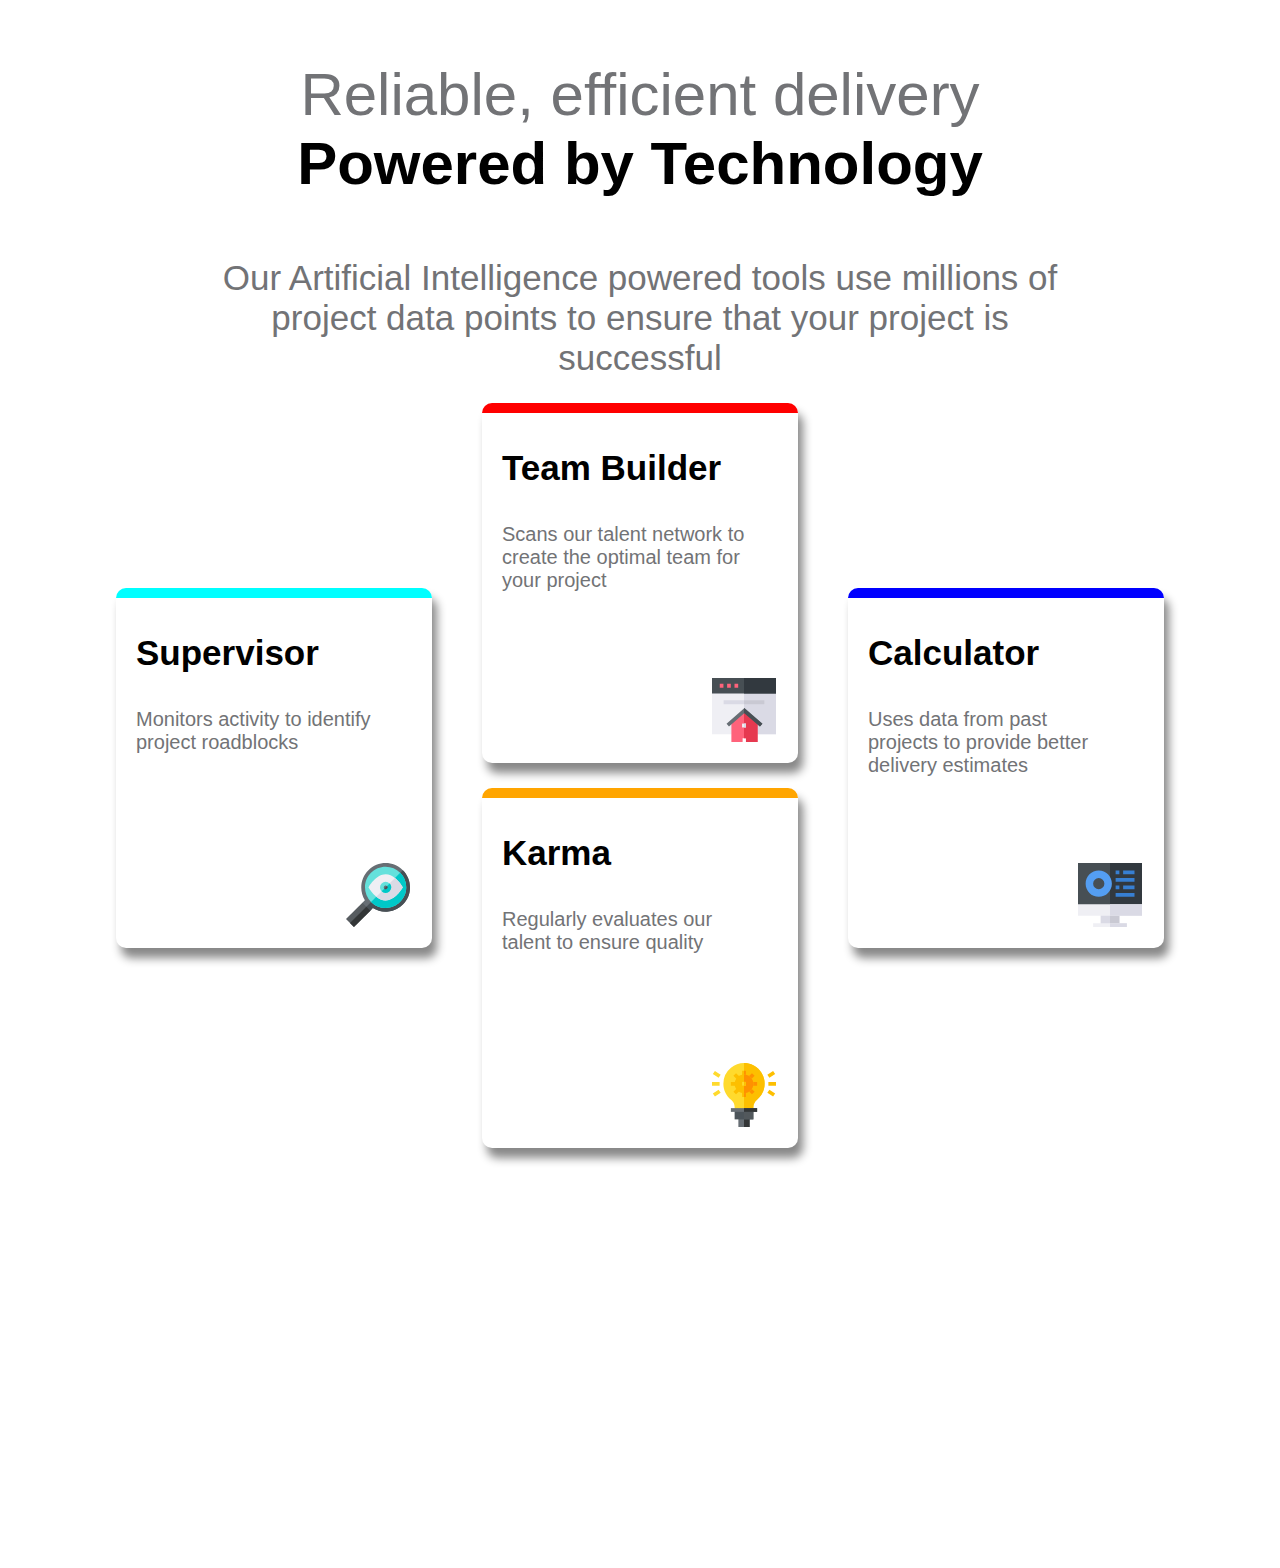
==== index.html @ 16acf4a4 "Rename fem1.html to index.html" ====
<!DOCTYPE html>
<html lang="en">
<head>
    <meta charset="UTF-8">
    <meta name="viewport" content="width=device-width, initial-scale=1.0">
    <link rel="stylesheet" type="text/css" href="fem1.css">
    <title>Document</title>
</head>
<body>
    <div class="container">
        <div class="head1">
            <p class="one">Reliable, efficient delivery</p>
            <p class="two">Powered by Technology</p>
            <p class="three">Our Artificial Intelligence powered tools use millions of project data points to ensure that
                your project is successful</p>
        </div>
        <!-- the second part -->
        <div class="head2">
            <!-- the first -->
            <div class="p1">
                <div class="pin">
                    <p class="four">Supervisor</p>
                    <p class="five">Monitors activity to identify project roadblocks</p>
                    <img src="supervisor.svg">
                </div>
            </div>
            <!-- the second  -->
            <div class="pp2">
                <div class="p2">
                    <div class="pin">
                        <p class="four">Team Builder</p>
                        <p class="five">Scans our talent network to create the optimal team for your project</p>
                        <img src="team-builder.svg">
                    </div>
                </div>
                <div class="p3">
                    <div class="pin">
                        <p class="four">Karma</p>
                        <p class="five">Regularly evaluates our talent to ensure quality</p>
                        <img src="karma.svg">
                    </div>
                </div>
            </div>
            <!-- the third -->
            <div class="p4">
                <div class="pin">
                    <p class="four">Calculator</p>
                    <p class="five">Uses data from past projects to provide better delivery estimates</p>
                    <img src="calculator.svg">
                </div>
            </div>
        </div>
    </div>
    </body>
</body>
</html>
---- fem1.css ----
body {
            font-family: 'Poppins', sans-serif;
            height: 1500px; 
        }
        .one, .two, .three {
            text-align: center;
        }
        .one {
            font-size: 60px; 
            color: #727376;
        }
        .two {
            font-size: 60px;
            font-weight: 600;
            margin-top: -60px;
        }
        .three {
            font-size: 35px;
            width: 70%;
            margin: auto;
            color: #727376;
        }
        .p1 {
            height: 350px;
            width: 25%;
            border-top-style: solid;
            border-top-width: 10px;
            border-top-color: cyan;
            border-radius: 10px;
            box-shadow: 5px 10px 10px #888888;
            margin-top: 25px;
            margin-bottom: 25px;
            margin-left: 25px;
            margin-right: 25px;
            position: relative;
            top: 185px; 
        }
        .p2 {
            height: 350px;
            width: 100%;
            border-top-style: solid;
            border-top-width: 10px;
            border-top-color: red;
            border-radius: 10px;
            box-shadow: 5px 10px 10px #888888;
            margin-top: 25px;
            margin-bottom: 25px;
        }
        .p3 {
            height: 350px;
            width: 100%;
            border-top-style: solid;
            border-top-width: 10px;
            border-top-color: orange;
            border-radius: 10px;
            box-shadow: 5px 10px 10px #888888;
            margin-top: 25px;
            margin-bottom: 25px;
        }
        .p4 {
            height: 350px;
            width: 25%;
            border-top-style: solid;
            border-top-width: 10px;
            border-top-color: blue;
            border-radius: 10px;
            box-shadow: 5px 10px 10px #888888;
            margin-top: 25px;
            margin-bottom: 25px;
            margin-left: 25px;
            margin-right: 25px;
            position: relative;
            top: 185px;
        }
        .four {
            font-size: 35px;
            font-weight: 600;
        }
        .five {
            font-size: 20px;
            color: #727376;
        }
        .pin {
            width: 80%;
            margin-left: 20px;
            margin-top: 20px;
            position: relative;
        }
        .head2 {
            display: flex;
            justify-content: center;
            position: relative; 
        }
        .pp2 {
            width: 25%;
            margin-left: 25px;
            margin-right: 25px;
        }
        img {
            position: absolute;
            top: 230px;
            left: 210px;
        }
        @media only screen and (max-width: 1024px) {
            .one, .two, .three {
                text-align: center;
            }
            .one {
                font-size: 60px;    
            }
            .two {
                font-size: 60px;
                font-weight: 600;
                margin-top: -65px;
            }
            .three {
                font-size: 35px;
                width: 70%;
                margin: auto;
            }
            .p1 {
                height: 400px;
                width: 25%;
                border-top-style: solid;
                border-top-width: 10px;
                border-top-color: cyan;
                border-radius: 10px;
                box-shadow: 5px 10px 10px #888888;
                margin-top: 25px;
                margin-bottom: 25px;
                margin-left: 25px;
                margin-right: 25px;
                position: relative;
                top: 220px;  
            }
            .p2 {
                height: 400px;
                width: 100%;
                border-top-style: solid;
                border-top-width: 10px;
                border-top-color: red;
                border-radius: 10px;
                box-shadow: 5px 10px 10px #888888;
                margin-top: 25px;
                margin-bottom: 25px;
            }
            .p3 {
                height: 400px;
                width: 100%;
                border-top-style: solid;
                border-top-width: 10px;
                border-top-color: orange;
                border-radius: 10px;
                box-shadow: 5px 10px 10px #888888;
                margin-top: 25px;
                margin-bottom: 25px;
            }
            .p4 {
                height: 400px;
                width: 25%;
                border-top-style: solid;
                border-top-width: 10px;
                border-top-color: blue;
                border-radius: 10px;
                box-shadow: 5px 10px 10px #888888;
                margin-top: 25px;
                margin-bottom: 25px;
                margin-left: 25px;
                margin-right: 25px;
                position: relative;
                top: 220px;
            }
            .four {
                font-size: 32px;
                font-weight: 600;
            }
            .five {
                font-size: 18px;
            }
            .pin {
                width: 80%;
                margin-left: 20px;
                margin-top: 20px;
                position: relative;
            }
            .head2 {
                display: flex;
                justify-content: center;
                position: relative;  
            }
            .pp2 {
                width: 25%;
                margin-left: 25px;
                margin-right: 25px;
            }
            img {
                position: absolute;
                top: 280px;
                left: 130px;
            }   
        }
        @media only screen and (max-width: 768px) {
            .one, .two, .three {
                text-align: center;
            }
            .one {
                font-size: 50px; 
            }
            .two {
                font-size: 50px;
                font-weight: 600;
                margin-top: -55px;
            }
            .three {
                font-size: 25px;
                width: 70%;
                margin: auto;
            }
            .p1 {
                height: 400px;
                width: 25%;
                border-top-style: solid;
                border-top-width: 10px;
                border-top-color: cyan;
                border-radius: 10px;
                box-shadow: 5px 10px 10px #888888;
                margin-top: 25px;
                margin-bottom: 25px;
                margin-left: 25px;
                margin-right: 25px; 
            }
            .p2 {
                height: 400px;
                width: 100%;
                border-top-style: solid;
                border-top-width: 10px;
                border-top-color: red;
                border-radius: 10px;
                box-shadow: 5px 10px 10px #888888;
                margin-top: 25px;
                margin-bottom: 25px;
            }
            .p3 {
                height: 400px;
                width: 100%;
                border-top-style: solid;
                border-top-width: 10px;
                border-top-color: orange;
                border-radius: 10px;
                box-shadow: 5px 10px 10px #888888;
                margin-top: 25px;
                margin-bottom: 25px;
            }
            .p4 {
                height: 400px;
                width: 25%;
                border-top-style: solid;
                border-top-width: 10px;
                border-top-color: blue;
                border-radius: 10px;
                box-shadow: 5px 10px 10px #888888;
                margin-top: 25px;
                margin-bottom: 25px;
                margin-left: 25px;
                margin-right: 25px;
            }
            .four {
                font-size: 25px;
                font-weight: 600;
            }
            .five {
                font-size: 15px;
            }
            .pin {
                width: 80%;
                margin-left: 20px;
                margin-top: 20px;
                position: relative;
            }
            .head2 {
                display: flex;
                justify-content: center; 
            }
            .pp2 {
                width: 25%;
                margin-left: 25px;
                margin-right: 25px;
            }
            img {
                position: absolute;
                top: 280px;
                left: 80px;
            }   
        }
        @media only screen and (max-width: 600px) {
            .one {
                font-size: 40px;
            }
            .two {
                font-size: 40px;
                margin-top: -40px;
            }
            .three {
                font-size: 25px;
            }
            .head2 {
                display: block;
            }
            .p1 {
                width: 90%;
                margin: 25px auto;
                height: 520px;
                position: static;
            }
            .p2 {
                height: 520px;
            }
            .p3 {
                height: 520px;
            }
            .pp2 {
                width: 90%;
                margin: 25px auto;
            }
            .p4 {
                width: 90%;
                margin: 25px auto;
                height: 520px;
                position: static;
            }
            .pin {
                position: relative;
            }
            .four {
                font-size: 40px;
            }
            .five {
                font-size: 35px;
            }
            img {
                position: absolute;
                top: 370px;
                left: 350px;
            }
        }
        @media only screen and (max-width: 500px) {
            .one {
                font-size: 35px;
            }
            .two {
                font-size: 35px;
                margin-top: -35px;
            }
            .three {
                font-size: 20px;
            }
            .head2 {
                display: block;
            }
            .p1 {
                width: 90%;
                margin: 25px auto;
                height: 500px;
                position: static;
            }
            .p2 {
                height: 500px;
            }
            .p3 {
                height: 500px;
            }
            .pp2 {
                width: 90%;
                margin: 25px auto;
            }
            .p4 {
                width: 90%;
                margin: 25px auto;
                height: 500px; 
            }
            .pin {
                position: relative;
            }
            .four {
                font-size: 40px;
            }
            .five {
                font-size: 30px;
            }
            img {
                position: absolute;
                top: 350px;
                left: 290px;
            }
        }
        @media only screen and (max-width: 425px) {
            .one {
                font-size: 30px;
            }
            .two {
                font-size: 30px;
                margin-top: -30px;
            }
            .three {
                font-size: 16px;
            }
            .head2 {
                display: block;
            }
            .p1 {
                width: 90%;
                margin: 25px auto;
                height: 450px;
                position: static;
            }
            .p2 {
                height: 450px;
            }
            .p3 {
                height: 450px;
            }
            .pp2 {
                width: 90%;
                margin: 25px auto;
            }
            .p4 {
                width: 90%;
                margin: 25px auto;
                height: 450px;
            }
            .pin {
                position: relative;
            }
            .four {
                font-size: 35px;
            }
            .five {
                font-size: 30px;
            }
            img {
                position: absolute;
                top: 320px;
                left: 240px;
            }
        }
        @media only screen and (max-width: 375px) {
            .one {
                font-size: 25px;
            }
            .two {
                font-size: 25px;
                margin-top: -22px;
            }
            .three {
                font-size: 16px;
            }
            .head2 {
                display: block;
            }
            .p1 {
                width: 90%;
                margin: 25px auto;
                height: 400px;
            }
            .p2 {
                height: 400px;
            }
            .p3 {
                height: 400px;
            }
            .pp2 {
                width: 90%;
                margin: 25px auto;
            }
            .p4 {
                width: 90%;
                margin: 25px auto;
                height: 400px;
            }
            .pin {
                position: relative;
            }
            .four {
                font-size: 30px;
            }
            .five {
                font-size: 25px;
            }
            img {
                position: absolute;
                top: 280px;
                left: 200px;
            }
        }
        @media only screen and (max-width: 320px) {
            .one {
                font-size: 16px;
            }
            .two {
                font-size: 16px;
                margin-top: -15px;
            }
            .three {
                font-size: 12px;
            }
            .head2 {
                display: block;
            }
            .p1 {
                width: 90%;
                margin: 25px auto;
                height: 300px;
            }
            .p2 {
                height: 300px;
            }
            .p3 {
                height: 300px;
            }
            .pp2 {
                width: 90%;
                margin: 25px auto;
            }            
            .p4 {
                width: 90%;
                margin: 25px auto;
                height: 300px;
            }
            .pin {
                position: relative;
            }
            .four {
                font-size: 25px;
            }
            .five {
                font-size: 18px;
            }
            img {
                width: 50px;
                position: absolute;
                top: 200px;
                left: 160px;
            }
            .container {
                width: 320px;
            }
        }
        /* LIKE IS APPLICABLE WITH ALL CSS PROPERTIES, THE PRORPERTY UNDER TAKES PRECEDENCE OVER/OVERIDE THE PROPERTY ON TOP OF IT. */
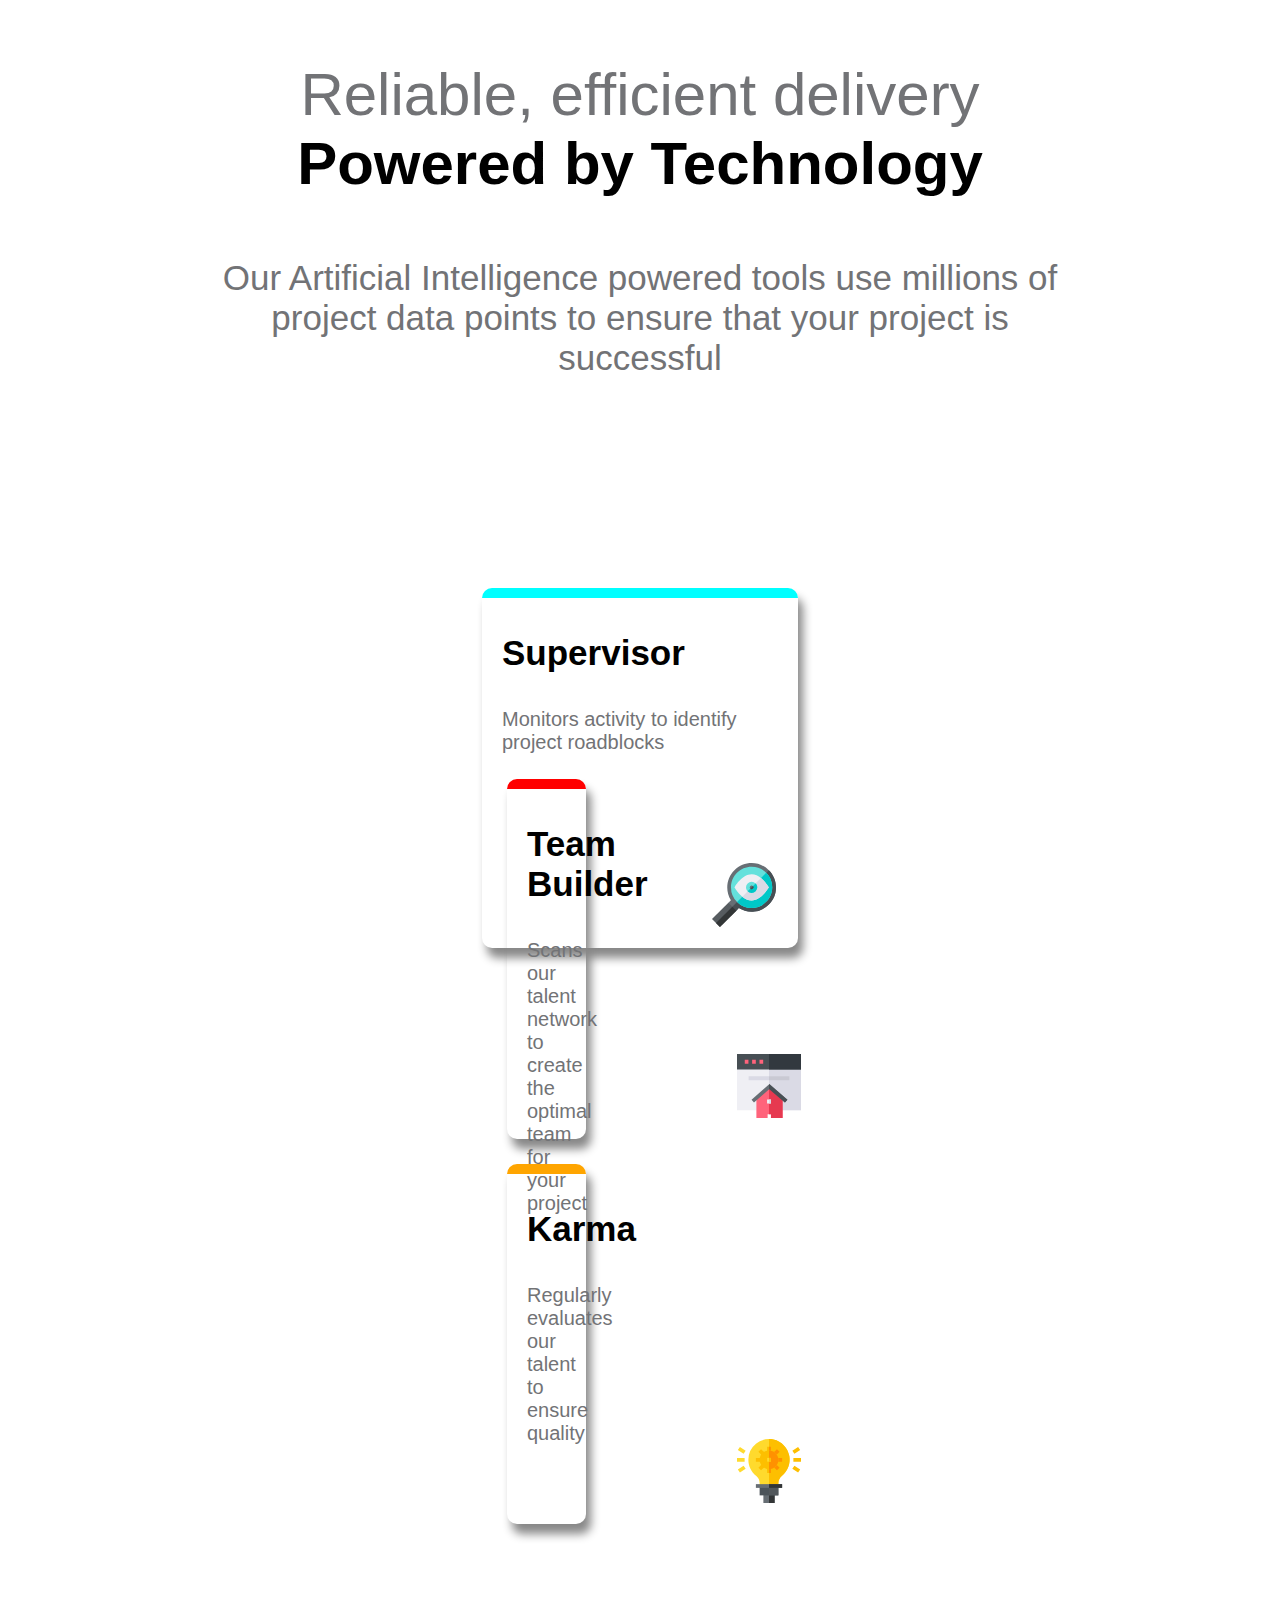
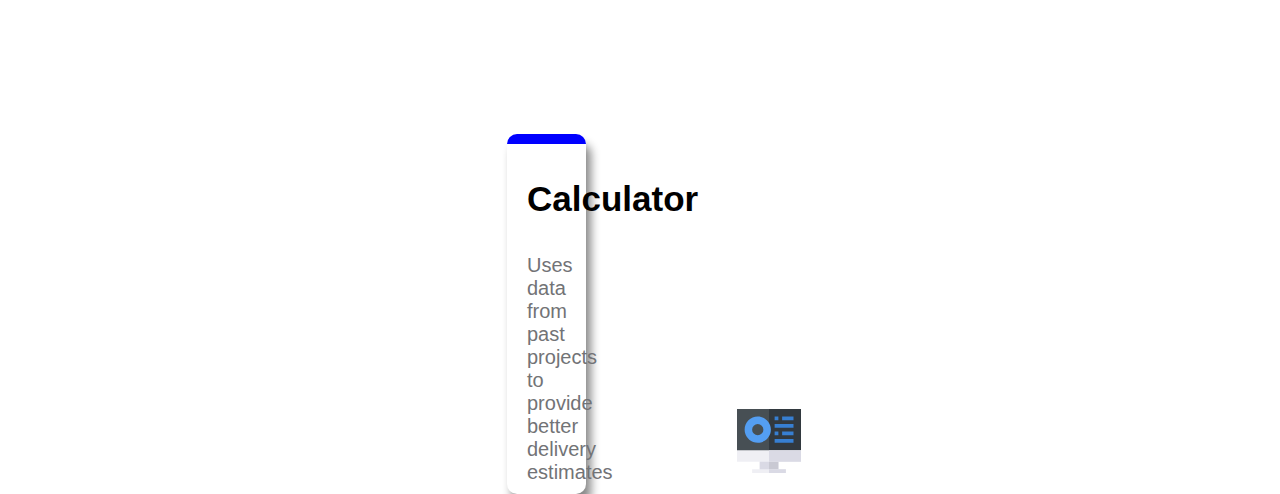
==== commit 4b0196e8: "Merge branch 'master' of https://github.com/nip-code/fem1 into master" ====
--- a/index.html
+++ b/index.html
@@ -21,7 +21,7 @@
                 <div class="pin">
                     <p class="four">Supervisor</p>
                     <p class="five">Monitors activity to identify project roadblocks</p>
-                    <img src="supervisor.svg">
+                    <img src="supervisor.svg" alt="supervisor"
                 </div>
             </div>
             <!-- the second  -->
@@ -30,14 +30,14 @@
                     <div class="pin">
                         <p class="four">Team Builder</p>
                         <p class="five">Scans our talent network to create the optimal team for your project</p>
-                        <img src="team-builder.svg">
+                        <img src="team-builder.svg" alt="team-builder">
                     </div>
                 </div>
                 <div class="p3">
                     <div class="pin">
                         <p class="four">Karma</p>
                         <p class="five">Regularly evaluates our talent to ensure quality</p>
-                        <img src="karma.svg">
+                        <img src="karma.svg" alt="karma">
                     </div>
                 </div>
             </div>
@@ -46,7 +46,7 @@
                 <div class="pin">
                     <p class="four">Calculator</p>
                     <p class="five">Uses data from past projects to provide better delivery estimates</p>
-                    <img src="calculator.svg">
+                    <img src="calculator.svg" alt="calculator">
                 </div>
             </div>
         </div>
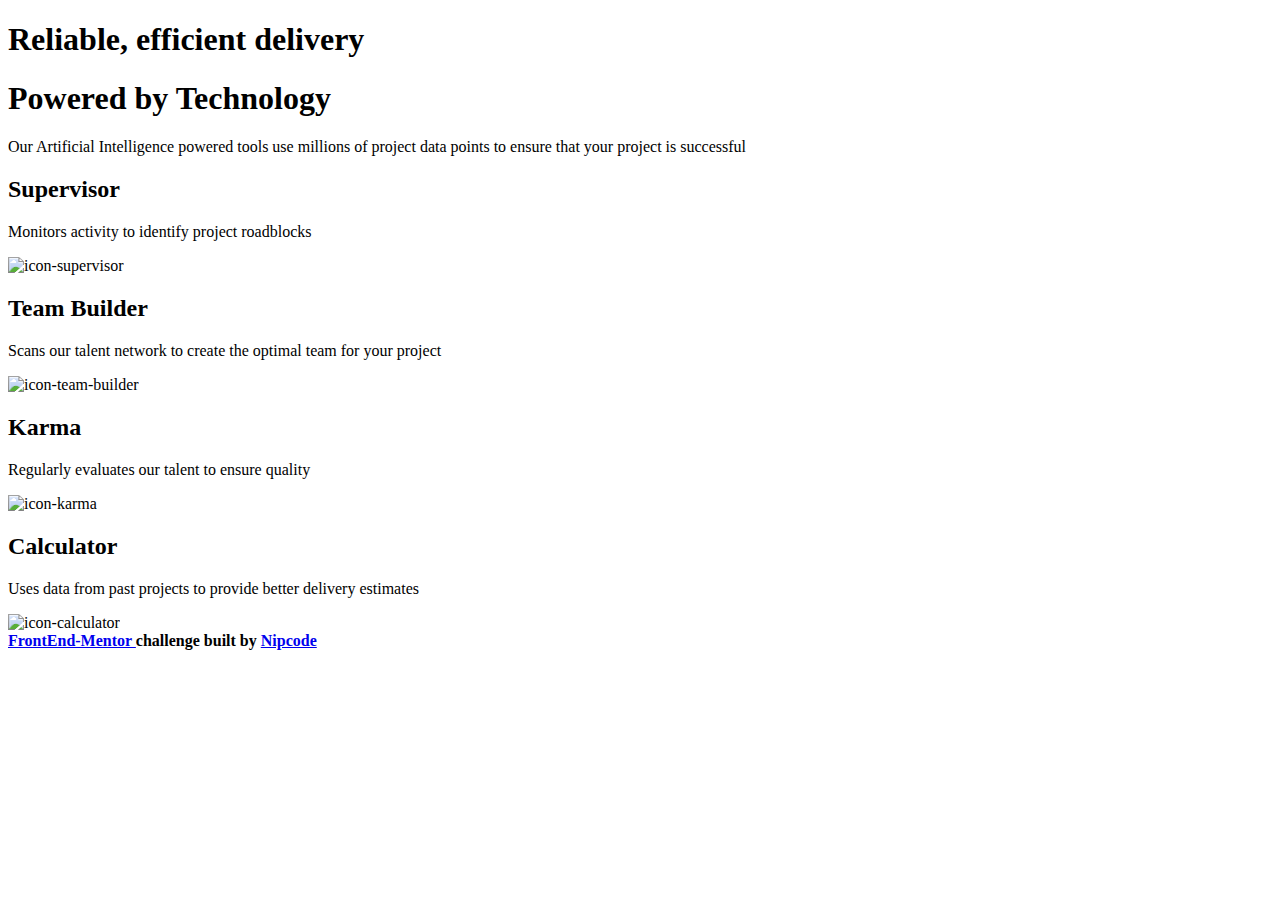
==== commit fab92aa2: "rebuilt as the first one had a bug (big chang)" ====
--- a/index.html
+++ b/index.html
@@ -1,56 +1,91 @@
 <!DOCTYPE html>
 <html lang="en">
+
 <head>
     <meta charset="UTF-8">
+
     <meta name="viewport" content="width=device-width, initial-scale=1.0">
-    <link rel="stylesheet" type="text/css" href="fem1.css">
-    <title>Document</title>
+
+    <link rel="stylesheet" type="text/css" href="style.css">
+
+    <link href="https://fonts.googleapis.com/css2?family=Poppins:ital,wght@0,400;0,600;1,200&display=swap"
+        rel="stylesheet">
+
+    <title> Four Card Feature Section </title>
+
 </head>
+
 <body>
-    <div class="container">
-        <div class="head1">
-            <p class="one">Reliable, efficient delivery</p>
-            <p class="two">Powered by Technology</p>
-            <p class="three">Our Artificial Intelligence powered tools use millions of project data points to ensure that
-                your project is successful</p>
+
+    <section class="head-section">
+
+        <div class="head-one">
+
+            <h1 class="up"> Reliable, efficient delivery</h1>
+
+            <h1 class="down"> Powered by Technology </h1>
+
         </div>
-        <!-- the second part -->
-        <div class="head2">
-            <!-- the first -->
-            <div class="p1">
-                <div class="pin">
-                    <p class="four">Supervisor</p>
-                    <p class="five">Monitors activity to identify project roadblocks</p>
-                    <img src="supervisor.svg" alt="supervisor"
-                </div>
-            </div>
-            <!-- the second  -->
-            <div class="pp2">
-                <div class="p2">
-                    <div class="pin">
-                        <p class="four">Team Builder</p>
-                        <p class="five">Scans our talent network to create the optimal team for your project</p>
-                        <img src="team-builder.svg" alt="team-builder">
-                    </div>
-                </div>
-                <div class="p3">
-                    <div class="pin">
-                        <p class="four">Karma</p>
-                        <p class="five">Regularly evaluates our talent to ensure quality</p>
-                        <img src="karma.svg" alt="karma">
-                    </div>
-                </div>
-            </div>
-            <!-- the third -->
-            <div class="p4">
-                <div class="pin">
-                    <p class="four">Calculator</p>
-                    <p class="five">Uses data from past projects to provide better delivery estimates</p>
-                    <img src="calculator.svg" alt="calculator">
-                </div>
-            </div>
+
+        <div class="head-two">
+
+            <p class="p-one"> Our Artificial Intelligence powered tools use millions of project data points to
+                ensure that your project is successful </p>
+
         </div>
-    </div>
-    </body>
+
+    </section>
+
+    <section class="box-section">
+
+        <div class="box first-box">
+
+            <h2> Supervisor </h2>
+
+            <p> Monitors activity to identify project roadblocks </p>
+
+            <img src="icon-supervisor.svg" alt="icon-supervisor">
+
+        </div>
+
+        <div class="box second-box">
+
+            <h2> Team Builder </h2>
+
+            <p> Scans our talent network to create the optimal team for your project </p>
+
+            <img src="icon-team-builder.svg" alt="icon-team-builder">
+
+        </div>
+
+        <div class="box third-box">
+
+            <h2> Karma </h2>
+
+            <p> Regularly evaluates our talent to ensure quality </p>
+
+            <img src="icon-karma.svg" alt="icon-karma">
+
+        </div>
+
+        <div class="box fourth-box">
+
+            <h2> Calculator </h2>
+
+            <p> Uses data from past projects to provide better delivery estimates </p>
+
+            <img src="icon-calculator.svg" alt="icon-calculator">
+
+        </div>
+
+    </section>
+
+    <footer>
+        <b> <a href="https://www.frontendmentor.io/"> FrontEnd-Mentor </a> challenge built by <a
+                href="https://www.frontendmentor.io/profile/NwagboPrince"> Nipcode </a> </b>
+
+    </footer>
+
 </body>
-</html>
+
+</html>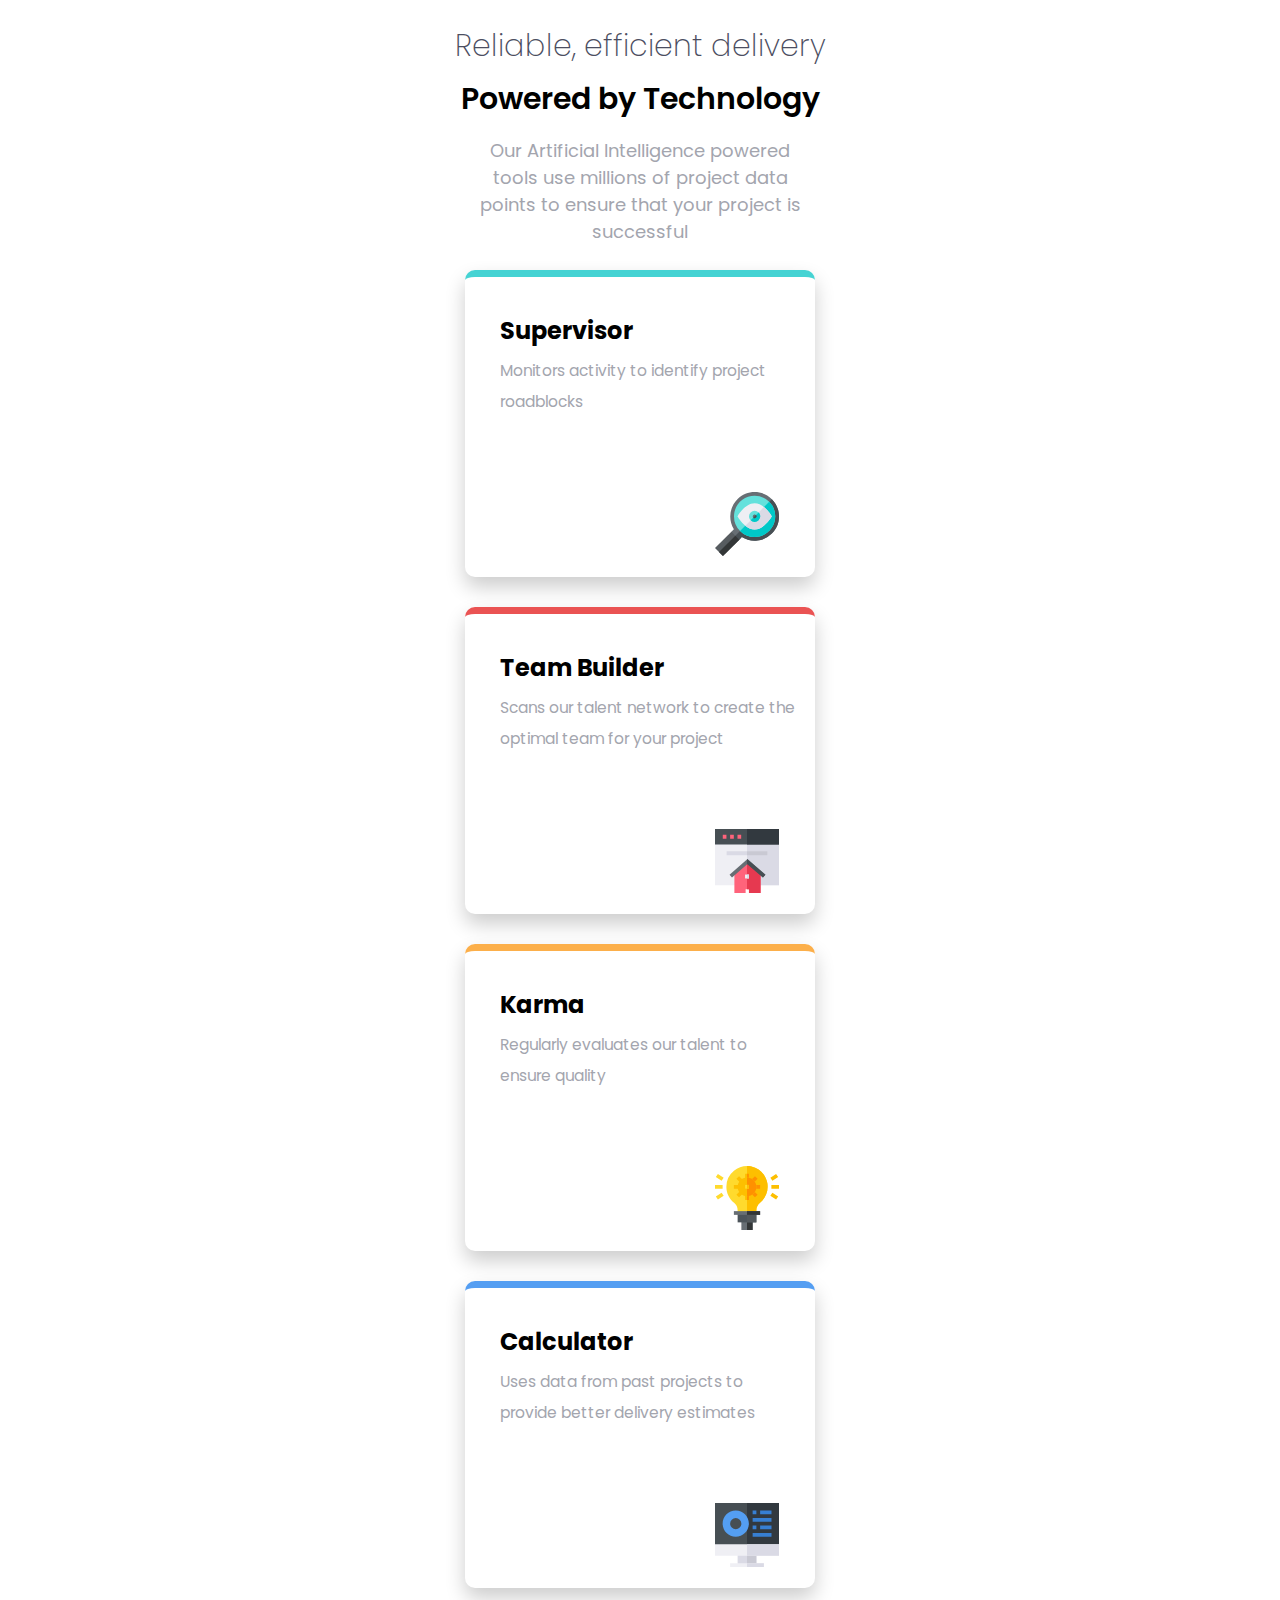
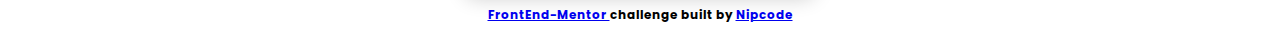
==== commit 7733b48e: "svg files added" ====
--- a/index.html
+++ b/index.html
@@ -6,7 +6,7 @@
 
     <meta name="viewport" content="width=device-width, initial-scale=1.0">
 
-    <link rel="stylesheet" type="text/css" href="style.css">
+    <link rel="stylesheet" type="text/css" href="fem1.css">
 
     <link href="https://fonts.googleapis.com/css2?family=Poppins:ital,wght@0,400;0,600;1,200&display=swap"
         rel="stylesheet">
@@ -45,7 +45,7 @@
             <p> Monitors activity to identify project roadblocks </p>
 
             <img src="icon-supervisor.svg" alt="icon-supervisor">
-
+            
         </div>
 
         <div class="box second-box">
@@ -81,8 +81,11 @@
     </section>
 
     <footer>
-        <b> <a href="https://www.frontendmentor.io/"> FrontEnd-Mentor </a> challenge built by <a
-                href="https://www.frontendmentor.io/profile/NwagboPrince"> Nipcode </a> </b>
+
+        <b> 
+            <a href="https://www.frontendmentor.io/"> FrontEnd-Mentor </a> challenge built by <a
+                href="https://www.frontendmentor.io/profile/NwagboPrince"> Nipcode </a> 
+            </b>
 
     </footer>
 
--- a/fem1.css
+++ b/fem1.css
@@ -0,0 +1,110 @@
+body {
+    font-family: 'Poppins', sans-serif;
+}
+
+.head-section {
+    text-align: center;
+    width: 100%;
+    margin: auto;
+    padding-top: 15px;
+}
+
+.up {
+    width: 400px;
+    font-size: 30px;
+    font-weight: 200;
+    color: #4c4e61;
+    margin: auto;
+}
+
+.down {
+    width: 400px;
+    font-size: 30px;
+    font-weight: 600;
+    margin: 7px auto;
+}
+
+.p-one {
+    width: 345px;
+    margin: 15px auto;
+    font-size: 18px;
+    line-height: 1.5;
+    color: #a3a5ae;    
+}
+
+.box-section {
+    padding-top: 10px;
+    /* used the next two properties before knowing what they are used for  */
+    display: grid;
+    grid-gap: 30px;
+    justify-content: center;
+    
+    
+}
+
+.box {
+    border-top-style: solid;
+    border-top-width: 7px;
+    border-radius: 10px;    
+    box-shadow: 0 10px 20px 0px rgba(0, 0, 0, 0.2);
+    height: 300px;
+    width: 350px;
+    
+}
+
+.box h2 {
+    margin: auto;
+    margin-top: 30px;
+	width: 280px;
+	line-height: 2;
+	
+}
+
+.box p{  
+    margin: auto;
+    padding-left: 20px;
+    padding-right: px;
+    color: #a3a5ae;
+    line-height: 2;
+    font-size: 15.5px;
+    width: 200px;  
+    
+}
+
+.box img {
+    position: relative;
+    top: 75px;
+    left: 250px;
+    max-width: 20%;
+}
+
+.box p {
+    margin: auto;
+    width: 300px;
+}
+
+.first-box{
+    border-color:  #45d3d3;
+}
+
+.second-box{
+    border-color:  #ea5353;
+}
+
+.third-box{
+    border-color:  #fcaf4a;
+}
+
+.fourth-box{
+    border-color:  #549ef2;
+    
+}
+
+footer {
+    text-align: center;
+    font-size: 12px;
+    min-width: 270px;
+    margin: auto;
+    padding-top: 18px;
+    padding-bottom: 20px;
+}